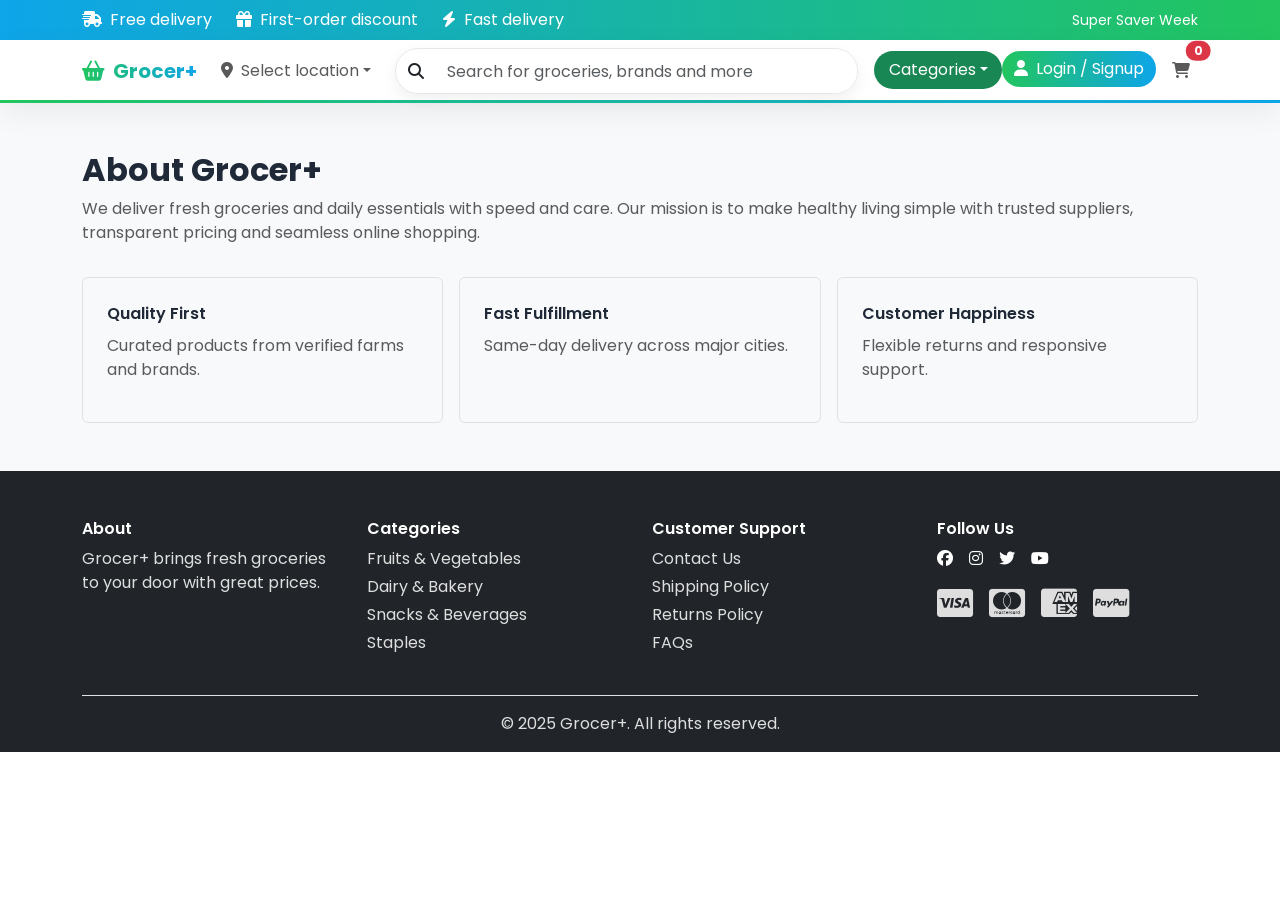
==== about.html @ 568921b1 "new" ====
<!DOCTYPE html>
<html lang="en">
<head>
  <meta charset="UTF-8">
  <meta name="viewport" content="width=device-width, initial-scale=1">
  <title>About Us | Grocer+</title>
  <link href="https://cdn.jsdelivr.net/npm/bootstrap@5.3.2/dist/css/bootstrap.min.css" rel="stylesheet">
  <link rel="stylesheet" href="https://cdnjs.cloudflare.com/ajax/libs/font-awesome/6.5.0/css/all.min.css">
  <link href="https://fonts.googleapis.com/css2?family=Poppins:wght@300;400;500;600;700&display=swap" rel="stylesheet">
  <link rel="stylesheet" href="styles.css">
</head>
<body>
  <div class="announcement-bar text-white">
    <div class="container d-flex justify-content-between align-items-center">
      <div class="d-flex gap-4"><span><i class="fa-solid fa-truck-fast me-2"></i>Free delivery</span><span><i class="fa-solid fa-gift me-2"></i>First-order discount</span><span><i class="fa-solid fa-bolt me-2"></i>Fast delivery</span></div>
      <div class="small">Super Saver Week</div>
    </div>
  </div>

  <nav class="navbar navbar-expand-lg navbar-light bg-white border-bottom sticky-top navbar-styled">
    <div class="container">
      <a class="navbar-brand fw-bold" href="index.html"><i class="fa-solid fa-basket-shopping me-2"></i>Grocer+</a>
      <button class="navbar-toggler" type="button" data-bs-toggle="offcanvas" data-bs-target="#mobileMenu"><span class="navbar-toggler-icon"></span></button>
      <div class="collapse navbar-collapse">
        <ul class="navbar-nav me-3">
          <li class="nav-item dropdown"><a class="nav-link dropdown-toggle" href="#" data-bs-toggle="dropdown"><i class="fa-solid fa-location-dot me-2"></i>Select location</a><ul class="dropdown-menu"><li><a class="dropdown-item" href="#">New York</a></li><li><a class="dropdown-item" href="#">Chicago</a></li><li><a class="dropdown-item" href="#">San Francisco</a></li></ul></li>
        </ul>
        <form class="d-flex flex-grow-1 me-3 search-form"><div class="input-group"><span class="input-group-text bg-transparent border-end-0"><i class="fa-solid fa-magnifying-glass"></i></span><input class="form-control border-start-0" type="search" placeholder="Search for groceries, brands and more"></div></form>
        <ul class="navbar-nav">
          <li class="nav-item dropdown mega"><a class="nav-link dropdown-toggle" href="#" data-bs-toggle="dropdown">Categories</a>
            <div class="dropdown-menu dropdown-menu-end p-4 mega-menu">
              <div class="row g-3">
                <div class="col-6 col-lg-3"><h6 class="fw-semibold">Fruits & Vegetables</h6><a class="dropdown-item" href="category.html?category=Fruits">Fresh Fruits</a><a class="dropdown-item" href="category.html?category=Vegetables">Leafy Greens</a><a class="dropdown-item" href="category.html?category=Organic">Organic</a></div>
                <div class="col-6 col-lg-3"><h6 class="fw-semibold">Dairy & Bakery</h6><a class="dropdown-item" href="category.html?category=Dairy">Milk</a><a class="dropdown-item" href="category.html?category=Bakery">Bread</a><a class="dropdown-item" href="category.html?category=Cheese">Cheese</a></div>
                <div class="col-6 col-lg-3"><h6 class="fw-semibold">Snacks & Beverages</h6><a class="dropdown-item" href="category.html?category=Snacks">Chips</a><a class="dropdown-item" href="category.html?category=Beverages">Juices</a><a class="dropdown-item" href="category.html?category=Tea">Tea & Coffee</a></div>
                <div class="col-6 col-lg-3"><h6 class="fw-semibold">Staples</h6><a class="dropdown-item" href="category.html?category=Staples">Rice</a><a class="dropdown-item" href="category.html?category=Staples">Flour</a><a class="dropdown-item" href="category.html?category=Staples">Pulses</a></div>
              </div>
            </div>
          </li>
          <li class="nav-item me-2"><a class="btn btn-gradient" href="account.html"><i class="fa-solid fa-user me-2"></i>Login / Signup</a></li>
          <li class="nav-item"><a class="nav-link position-relative" href="#" data-bs-toggle="offcanvas" data-bs-target="#cartSidebar"><i class="fa-solid fa-cart-shopping"></i><span id="cartCount" class="position-absolute top-0 start-100 translate-middle badge rounded-pill bg-danger">0</span></a></li>
        </ul>
      </div>
    </div>
  </nav>

  <div class="offcanvas offcanvas-start" tabindex="-1" id="mobileMenu"><div class="offcanvas-header"><h5 class="offcanvas-title">Grocer+</h5><button type="button" class="btn-close" data-bs-dismiss="offcanvas"></button></div><div class="offcanvas-body"><ul class="list-unstyled"><li><a class="d-block py-2" href="index.html">Home</a></li><li><a class="d-block py-2" href="about.html">About Us</a></li><li><a class="d-block py-2" href="contact.html">Contact</a></li><li><a class="d-block py-2" href="category.html">Shop Categories</a></li><li><a class="d-block py-2" href="account.html">Account</a></li></ul></div></div>

  <section class="py-5 bg-light"><div class="container"><h2 class="fw-bold">About Grocer+</h2><p class="text-muted">We deliver fresh groceries and daily essentials with speed and care. Our mission is to make healthy living simple with trusted suppliers, transparent pricing and seamless online shopping.</p><div class="row g-3 mt-3"><div class="col-12 col-lg-4"><div class="p-4 border rounded h-100"><div class="fw-semibold mb-2">Quality First</div><p class="text-muted">Curated products from verified farms and brands.</p></div></div><div class="col-12 col-lg-4"><div class="p-4 border rounded h-100"><div class="fw-semibold mb-2">Fast Fulfillment</div><p class="text-muted">Same-day delivery across major cities.</p></div></div><div class="col-12 col-lg-4"><div class="p-4 border rounded h-100"><div class="fw-semibold mb-2">Customer Happiness</div><p class="text-muted">Flexible returns and responsive support.</p></div></div></div></div></section>

  <footer class="footer bg-dark text-white pt-5">
    <div class="container">
      <div class="row g-4">
        <div class="col-12 col-lg-3"><h6 class="fw-semibold">About</h6><p class="text-muted">Grocer+ brings fresh groceries to your door with great prices.</p></div>
        <div class="col-6 col-lg-3"><h6 class="fw-semibold">Categories</h6><ul class="list-unstyled text-muted"><li><a class="text-muted" href="category.html?category=Fruits">Fruits & Vegetables</a></li><li><a class="text-muted" href="category.html?category=Dairy">Dairy & Bakery</a></li><li><a class="text-muted" href="category.html?category=Snacks">Snacks & Beverages</a></li><li><a class="text-muted" href="category.html?category=Staples">Staples</a></li></ul></div>
        <div class="col-6 col-lg-3"><h6 class="fw-semibold">Customer Support</h6><ul class="list-unstyled text-muted"><li><a class="text-muted" href="contact.html">Contact Us</a></li><li><a class="text-muted" href="#">Shipping Policy</a></li><li><a class="text-muted" href="#">Returns Policy</a></li><li><a class="text-muted" href="#">FAQs</a></li></ul></div>
        <div class="col-12 col-lg-3"><h6 class="fw-semibold">Follow Us</h6><div class="d-flex gap-3 mb-3"><a href="#" class="text-white"><i class="fa-brands fa-facebook"></i></a><a href="#" class="text-white"><i class="fa-brands fa-instagram"></i></a><a href="#" class="text-white"><i class="fa-brands fa-twitter"></i></a><a href="#" class="text-white"><i class="fa-brands fa-youtube"></i></a></div><div class="d-flex align-items-center gap-3 text-muted"><i class="fa-brands fa-cc-visa fa-2x"></i><i class="fa-brands fa-cc-mastercard fa-2x"></i><i class="fa-brands fa-cc-amex fa-2x"></i><i class="fa-brands fa-cc-paypal fa-2x"></i></div></div>
      </div>
      <div class="border-top mt-4 py-3 text-center text-muted">© 2025 Grocer+. All rights reserved.</div>
    </div>
  </footer>
  <div class="offcanvas offcanvas-end" tabindex="-1" id="cartSidebar"><div class="offcanvas-header"><h5 class="offcanvas-title">Your Cart</h5><button type="button" class="btn-close" data-bs-dismiss="offcanvas"></button></div><div class="offcanvas-body"><div id="cartList" class="list-group mb-3"></div><div class="d-flex justify-content-between align-items-center border-top pt-3"><div class="fw-semibold">Total</div><div id="cartTotal" class="fw-bold">$0.00</div></div><a href="checkout.html" class="btn btn-primary w-100 mt-3">Checkout</a></div></div>
  <script src="https://cdn.jsdelivr.net/npm/bootstrap@5.3.2/dist/js/bootstrap.bundle.min.js"></script>
  <script src="script.js"></script>
</body>
</html>
---- styles.css ----
:root{--primary:#198754;--text:#1f2937}
*{box-sizing:border-box}
body{font-family:'Poppins',sans-serif;color:var(--text)}
.announcement-bar{background:linear-gradient(90deg,#0ea5e9,#22c55e);padding:.5rem 0}
@media(max-width:576px){
  .announcement-bar{padding:.4rem 0}
  .announcement-bar .container{flex-direction:column;align-items:flex-start;gap:.25rem}
  .announcement-bar .container>.d-flex{flex-wrap:wrap;gap:.5rem}
  .announcement-bar span,.announcement-bar .small{font-size:.85rem}
}
.navbar-styled{position:relative}
.navbar-styled{box-shadow:0 10px 30px rgba(0,0,0,.06)}
.navbar-styled:after{content:"";position:absolute;left:0;right:0;bottom:-1px;height:3px;background:linear-gradient(90deg,#22c55e,#0ea5e9)}
.navbar .navbar-brand{color:#0f172a;background:linear-gradient(90deg,#22c55e,#0ea5e9);-webkit-background-clip:text;-webkit-text-fill-color:transparent}
.search-form .form-control{height:44px}
.search-form .input-group{border:1px solid #e5e7eb;border-radius:999px;overflow:hidden;box-shadow:0 6px 16px rgba(0,0,0,.06)}
.search-form .form-control{border:none}
.search-form .form-control:focus{box-shadow:none}
.search-form .input-group-text{border:none}
.mega .dropdown-menu{min-width:700px;max-width:calc(100vw - 32px);right:0;left:auto;overflow-x:auto}
.mega .dropdown-menu{box-shadow:0 20px 40px rgba(0,0,0,.10);border:none;border-radius:12px}
.mega>.nav-link.dropdown-toggle{background:var(--primary);color:#fff;border-radius:999px;padding:.45rem .9rem}
.mega>.nav-link.dropdown-toggle:hover{filter:brightness(1.1)}
.mega-menu .dropdown-item{padding:.25rem 0}
.hero .hero-slide{height:520px;background-size:cover;background-position:center;background-color:#0f172a}
.hero .hero-slide .container .text-white{max-width:560px;margin:0 auto;text-align:center}
.section-title{font-weight:600}
.category-card{text-decoration:none;border:1px solid #e5e7eb;transition:transform .2s,box-shadow .2s}
.category-card:hover{transform:translateY(-4px);box-shadow:0 10px 20px rgba(0,0,0,.08)}
.category-card .card-img-top{height:140px;width:100%;object-fit:cover}
.product-card{position:relative;border:1px solid #e5e7eb;transition:transform .2s,box-shadow .2s}
.product-card:hover{transform:translateY(-4px);box-shadow:0 10px 20px rgba(0,0,0,.08)}
.product-card .card-img-top{height:180px;width:100%;object-fit:cover}
.mobile-actions{display:none!important}
img{max-width:100%;display:block}
.btn-gradient{background:linear-gradient(90deg,#22c55e,#0ea5e9);color:#fff;border:none;border-radius:999px}
.btn-gradient:hover{opacity:.92;color:#fff}
.navbar .nav-link.position-relative{border-radius:999px}
#cartCount{animation:pulse 2s infinite}
@keyframes pulse{0%{transform:translate(-50%,-50%) scale(1)}50%{transform:translate(-50%,-50%) scale(1.08)}100%{transform:translate(-50%,-50%) scale(1)}}
.banner{display:flex;align-items:center;justify-content:space-between}
.banner.wide{min-height:120px}
.gradient-1{background:linear-gradient(90deg,#22c55e,#16a34a)}
.gradient-2{background:linear-gradient(90deg,#0ea5e9,#0284c7)}
.gradient-3{background:linear-gradient(90deg,#f59e0b,#d97706)}
.gradient-4{background:linear-gradient(90deg,#a855f7,#7c3aed)}
.gradient-5{background:linear-gradient(90deg,#ef4444,#dc2626)}
.brand-logo{height:60px;object-fit:contain}
.icon-box .icon{font-size:28px;color:var(--primary)}
.footer a{text-decoration:none}
.footer .list-unstyled li{margin:.25rem 0}
.newsletter input{height:48px}
footer.footer{position:relative;z-index:1}
.footer .text-muted{color:rgba(255,255,255,.85)!important}
.footer a.text-muted{color:rgba(255,255,255,.85)!important}
.footer a.text-muted:hover{color:#ffffff!important}
@media(max-width:992px){.mega .dropdown-menu{min-width:unset;width:100%}}
@media(max-width:768px){
  .hero .hero-slide{height:380px}
  .product-card .card-img-top{height:160px}
  .category-card .card-img-top{height:120px}
  .brand-logo{height:48px}
}
@media(max-width:576px){
  .hero .hero-slide{height:300px}
  .hero h1{font-size:1.5rem}
  .hero .lead{font-size:.95rem}
  .search-form .input-group{border-radius:14px}
}
.product-card .card-body .d-flex{flex-wrap:wrap}
@media(max-width:576px){
  .product-card .card-body .d-flex{flex-direction:column;gap:.5rem}
  .product-card .card-body .d-flex .btn{width:100%}
}
.announcement-bar{display:block}
@media(max-width:576px){.announcement-bar{display:none!important}}
.offcanvas-end#cartSidebar{--bs-offcanvas-width:360px}
@media(max-width:576px){.offcanvas-end#cartSidebar{--bs-offcanvas-width:100vw}}
#brandsCarousel .carousel-item .d-flex{flex-wrap:wrap}
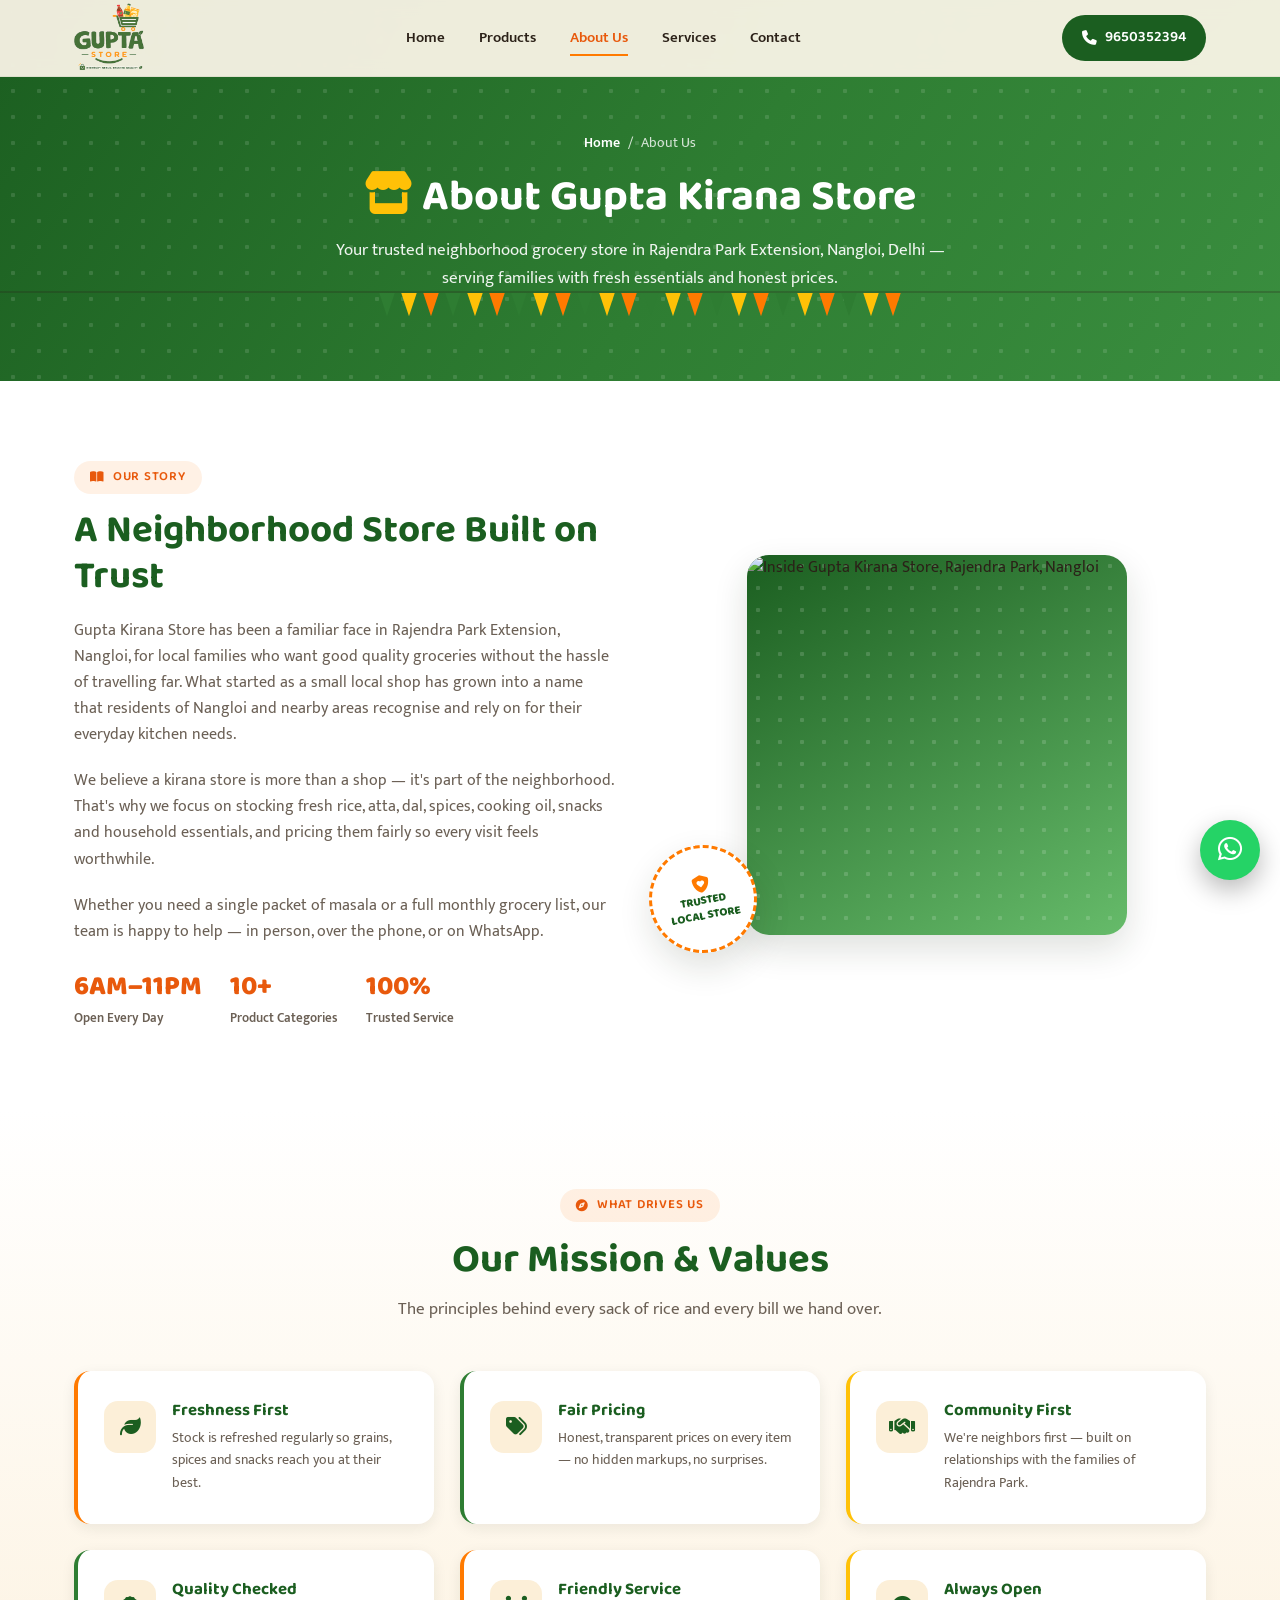
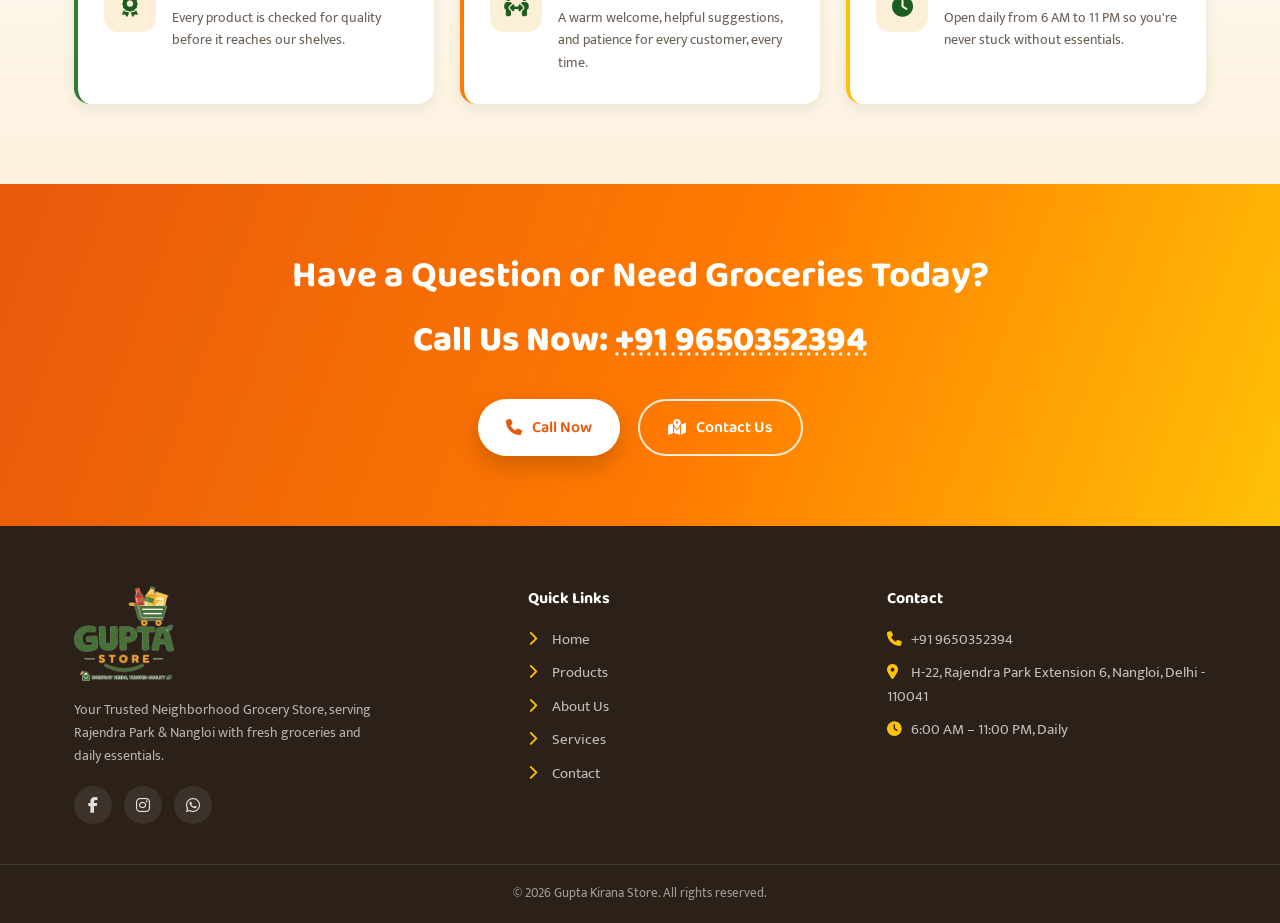
==== commit f695aa6e: "new" ====
--- a/about.html
+++ b/about.html
@@ -1,66 +1,528 @@
 <!DOCTYPE html>
 <html lang="en">
 <head>
-  <meta charset="UTF-8">
-  <meta name="viewport" content="width=device-width, initial-scale=1">
-  <title>About Us | Grocer+</title>
-  <link href="https://cdn.jsdelivr.net/npm/bootstrap@5.3.2/dist/css/bootstrap.min.css" rel="stylesheet">
-  <link rel="stylesheet" href="https://cdnjs.cloudflare.com/ajax/libs/font-awesome/6.5.0/css/all.min.css">
-  <link href="https://fonts.googleapis.com/css2?family=Poppins:wght@300;400;500;600;700&display=swap" rel="stylesheet">
-  <link rel="stylesheet" href="styles.css">
+<meta charset="UTF-8">
+<meta name="viewport" content="width=device-width, initial-scale=1.0">
+<title>About Us | Gupta Kirana Store – Grocery Shop in Rajendra Park, Nangloi</title>
+<meta name="description" content="Learn about Gupta Kirana Store — a trusted neighborhood grocery shop in Rajendra Park Extension, Nangloi, Delhi, serving families with fresh groceries and daily essentials since years. Call +91 9650352394.">
+<meta name="keywords" content="about gupta kirana store, kirana store nangloi, grocery shop rajendra park, local grocery store delhi 110041, neighborhood store nangloi">
+<meta name="robots" content="index, follow">
+<link rel="canonical" href="https://guptastore.co.in/about.html">
+
+<meta property="og:type" content="business.business">
+<meta property="og:title" content="About Gupta Kirana Store | Trusted Neighborhood Grocery Store">
+<meta property="og:description" content="Get to know Gupta Kirana Store — serving Rajendra Park and Nangloi, Delhi with fresh groceries, fair prices and friendly service.">
+<meta property="og:locale" content="en_IN">
+<meta property="og:url" content="https://guptastore.co.in/about.html">
+
+<link rel="icon" href="img/favicon.png" type="image/svg+xml">
+
+<link rel="preconnect" href="https://fonts.googleapis.com">
+<link rel="preconnect" href="https://fonts.gstatic.com" crossorigin>
+<link href="https://fonts.googleapis.com/css2?family=Baloo+2:wght@500;600;700;800&family=Mukta:wght@400;500;600;700&display=swap" rel="stylesheet">
+<link rel="stylesheet" href="https://cdnjs.cloudflare.com/ajax/libs/font-awesome/6.5.1/css/all.min.css">
+
+<!-- Google tag (gtag.js) -->
+<script async src="https://www.googletagmanager.com/gtag/js?id=G-0866FQD94V"></script>
+<script>
+  window.dataLayer = window.dataLayer || [];
+  function gtag(){dataLayer.push(arguments);}
+  gtag('js', new Date());
+  gtag('config', 'G-0866FQD94V');
+</script>
+<!-- Google Tag Manager -->
+<script>(function(w,d,s,l,i){w[l]=w[l]||[];w[l].push({'gtm.start':
+new Date().getTime(),event:'gtm.js'});var f=d.getElementsByTagName(s)[0],
+j=d.createElement(s),dl=l!='dataLayer'?'&l='+l:'';j.async=true;j.src=
+'https://www.googletagmanager.com/gtm.js?id='+i+dl;f.parentNode.insertBefore(j,f);
+})(window,document,'script','dataLayer','GTM-5SKJ4K7N');</script>
+<!-- End Google Tag Manager -->
+
+<script type="application/ld+json">
+{
+  "@context": "https://schema.org",
+  "@type": "AboutPage",
+  "url": "https://guptastore.co.in/about.html",
+  "mainEntity": {
+    "@type": "GroceryStore",
+    "name": "Gupta Kirana Store",
+    "telephone": "+91-9650352394",
+    "address": {
+      "@type": "PostalAddress",
+      "streetAddress": "H-22, Rajendra Park Extension 6",
+      "addressLocality": "Nangloi",
+      "addressRegion": "Delhi",
+      "postalCode": "110041",
+      "addressCountry": "IN"
+    }
+  }
+}
+</script>
+<script type="application/ld+json">
+{
+  "@context": "https://schema.org",
+  "@type": "BreadcrumbList",
+  "itemListElement": [
+    {"@type":"ListItem","position":1,"name":"Home","item":"https://guptastore.co.in/"},
+    {"@type":"ListItem","position":2,"name":"About Us","item":"https://guptastore.co.in/about.html"}
+  ]
+}
+</script>
+
+<style>
+/* ============ TOKENS ============ */
+:root{
+  --green-deep:#1B5E20;
+  --green:#2E7D32;
+  --green-light:#66BB6A;
+  --orange:#FF7A00;
+  --orange-dark:#E8590C;
+  --yellow:#FFC107;
+  --yellow-light:#FFE082;
+  --cream:#FFF8EC;
+  --cream-dark:#FCEFD8;
+  --charcoal:#2B2118;
+  --white:#FFFFFF;
+  --muted:#6b6055;
+  --shadow-sm: 0 4px 14px rgba(27,40,20,0.08);
+  --shadow-md: 0 14px 34px rgba(27,40,20,0.14);
+  --radius-lg: 22px;
+  --radius-md: 16px;
+  --ff-display:'Baloo 2', sans-serif;
+  --ff-body:'Mukta', sans-serif;
+  --header-h: 76px;
+}
+
+*{ box-sizing:border-box; margin:0; padding:0; }
+html{ scroll-behavior:smooth; scroll-padding-top: calc(var(--header-h) + 10px); }
+body{
+  font-family: var(--ff-body);
+  color: var(--charcoal);
+  background: var(--cream);
+  line-height: 1.6;
+  overflow-x:hidden;
+}
+img{ max-width:100%; display:block; }
+a{ text-decoration:none; color:inherit; }
+ul{ list-style:none; }
+button{ font-family:inherit; cursor:pointer; border:none; background:none; }
+.container{ width:100%; max-width:1180px; margin:0 auto; padding:0 24px; }
+h1,h2,h3,h4{ font-family: var(--ff-display); color: var(--green-deep); line-height:1.2; }
+section{ position:relative; }
+
+.eyebrow{
+  display:inline-flex; align-items:center; gap:8px;
+  font-family:var(--ff-display); font-weight:600; font-size:0.8rem;
+  letter-spacing:0.06em; text-transform:uppercase;
+  color: var(--orange-dark);
+  background: rgba(255,122,0,0.1);
+  padding:6px 16px; border-radius:30px; margin-bottom:14px;
+}
+.eyebrow i{ font-size:0.75rem; }
+
+.section-head{ text-align:center; max-width:640px; margin:0 auto 48px; }
+.section-head h2{ font-size: clamp(1.8rem, 4vw, 2.5rem); margin-bottom:12px; font-weight:700;}
+.section-head p{ color: var(--muted); font-size:1.05rem; }
+
+.reveal{ opacity:0; transform: translateY(28px); transition: opacity .7s ease, transform .7s ease; }
+.reveal.visible{ opacity:1; transform:translateY(0); }
+@media (prefers-reduced-motion: reduce){
+  .reveal{ opacity:1; transform:none; transition:none; }
+  *{ animation:none !important; }
+}
+
+.btn{
+  display:inline-flex; align-items:center; justify-content:center; gap:10px;
+  font-family:var(--ff-display); font-weight:600; font-size:1rem;
+  padding:14px 28px; border-radius:50px; white-space:nowrap;
+  transition: transform .25s ease, box-shadow .25s ease, background .25s ease;
+}
+.btn i{ font-size:1rem; }
+.btn-primary{ background: var(--orange); color:var(--white); box-shadow: 0 10px 24px rgba(255,122,0,0.35); }
+.btn-primary:hover{ background: var(--orange-dark); transform: translateY(-3px); box-shadow: 0 14px 28px rgba(232,89,12,0.4); }
+.btn-outline{ background: transparent; color: var(--white); border:2px solid rgba(255,255,255,0.85); }
+.btn-outline:hover{ background: rgba(255,255,255,0.15); transform: translateY(-3px); }
+.btn-dark-outline{ background: transparent; color: var(--green-deep); border:2px solid var(--green-deep); }
+.btn-dark-outline:hover{ background: var(--green-deep); color:var(--white); transform: translateY(-3px); }
+.btn-white{ background: var(--white); color: var(--orange-dark); box-shadow: 0 10px 24px rgba(0,0,0,0.18); }
+.btn-white:hover{ transform: translateY(-3px); box-shadow: 0 14px 28px rgba(0,0,0,0.22); }
+.btn-block{ width:100%; }
+
+@keyframes pulseRing{
+  0%{ box-shadow: 0 0 0 0 rgba(255,122,0,0.5); }
+  70%{ box-shadow: 0 0 0 12px rgba(255,122,0,0); }
+  100%{ box-shadow: 0 0 0 0 rgba(255,122,0,0); }
+}
+.pulse{ animation: pulseRing 2.2s infinite; }
+
+.toran{
+  display:flex; align-items:flex-start; justify-content:center;
+  width:100%; overflow:hidden; height:34px; border-top:2px solid rgba(43,33,24,0.25);
+  gap:6px; padding-top:0;
+}
+.toran span{
+  width:16px; height:24px; flex:0 0 auto; margin-top:-1px;
+  clip-path: polygon(0 0, 100% 0, 50% 100%);
+}
+.toran span:nth-child(3n+1){ background: var(--green); }
+.toran span:nth-child(3n+2){ background: var(--yellow); }
+.toran span:nth-child(3n){ background: var(--orange); }
+
+.whatsapp-float{
+  position:fixed; right:20px; bottom:20px; z-index:999;
+  width:60px; height:60px; border-radius:50%;
+  background:#25D366; color:#fff; display:flex; align-items:center; justify-content:center;
+  font-size:1.7rem; box-shadow: 0 10px 26px rgba(0,0,0,0.28);
+  animation: pulseRing 2.4s infinite;
+}
+.whatsapp-float:hover{ transform: scale(1.08); }
+
+.site-header{
+  position:fixed; top:0; left:0; right:0; z-index:900;
+  background: rgba(255,248,236,0.92); backdrop-filter: blur(8px);
+  border-bottom:1px solid rgba(27,94,32,0.08);
+  transition: box-shadow .3s ease, padding .3s ease;
+}
+.site-header.scrolled{ box-shadow: var(--shadow-sm); }
+.header-inner{
+  display:flex; align-items:center; justify-content:space-between;
+  height: var(--header-h);
+}
+.logo img { width: 70px; display: block; }
+
+.nav-links{ display:flex; align-items:center; gap:34px; }
+.nav-links a{
+  font-weight:600; font-size:0.95rem; color: var(--charcoal); position:relative; padding:6px 0;
+}
+.nav-links a::after{
+  content:''; position:absolute; left:0; bottom:0; width:0; height:2px; background: var(--orange);
+  transition: width .25s ease;
+}
+.nav-links a:hover::after, .nav-links a.active::after{ width:100%; }
+.nav-links a.active{ color: var(--orange-dark); }
+
+.header-actions{ display:flex; align-items:center; gap:14px; }
+.call-now-header{
+  display:flex; align-items:center; gap:8px;
+  background: var(--green-deep); color:var(--white); font-family:var(--ff-display); font-weight:600;
+  padding:11px 20px; border-radius:50px; font-size:0.92rem;
+}
+.call-now-header:hover{ background: var(--green); }
+.hamburger{ display:none; flex-direction:column; gap:5px; width:30px; }
+.hamburger span{ height:3px; background:var(--green-deep); border-radius:3px; transition:.3s; }
+
+@media (max-width: 900px){
+  .nav-links{
+    position:fixed; top: var(--header-h); left:0; right:0; bottom:0;
+    background: var(--cream); flex-direction:column; justify-content:flex-start; align-items:flex-start;
+    padding: 30px 30px; gap:22px; transform: translateX(100%); transition: transform .35s ease; height: 100vh;
+  }
+  .nav-links.open{ transform: translateX(0); }
+  .nav-links a{ font-size:1.15rem; }
+  .hamburger{ display:flex; }
+  .call-now-header span{ display:none; }
+  .call-now-header{ padding:11px 14px; }
+}
+
+/* ============ PAGE HERO (inner pages) ============ */
+.page-hero{
+  padding-top: calc(var(--header-h) + 56px); padding-bottom:56px;
+  background: linear-gradient(125deg, var(--green-deep) 0%, var(--green) 55%, #3a8e3f 100%);
+  color:#fff; overflow:hidden; position:relative; text-align:center;
+}
+.page-hero::before{
+  content:''; position:absolute; inset:0; opacity:0.12; pointer-events:none;
+  background-image: radial-gradient(circle, #fff 2px, transparent 2.5px);
+  background-size: 26px 26px;
+}
+.page-hero .inner{ position:relative; z-index:2; max-width:680px; margin:0 auto; }
+.page-hero h1{ color:#fff; font-size: clamp(1.9rem, 4.4vw, 2.7rem); margin-bottom:12px; }
+.page-hero p{ color: rgba(255,255,255,0.92); font-size:1.08rem; }
+.breadcrumb{ display:flex; justify-content:center; gap:8px; font-size:0.9rem; color: rgba(255,255,255,0.8); margin-bottom:16px; }
+.breadcrumb a{ color:#fff; font-weight:600; }
+.breadcrumb a:hover{ text-decoration:underline; }
+
+/* ============ ABOUT CONTENT ============ */
+.about-section{ padding:80px 0; background: var(--white); }
+.about-grid{ display:grid; grid-template-columns: 1fr 1fr; gap:54px; align-items:center; }
+.about-text .eyebrow{ margin-bottom:14px; }
+.about-text h2{ font-size: clamp(1.8rem, 4vw, 2.4rem); margin-bottom:18px; }
+.about-text p{ color: var(--muted); margin-bottom:20px; font-size:1.02rem; }
+.about-stats{ display:flex; gap:28px; flex-wrap:wrap; margin-top:10px; }
+.stat .num{ font-family:var(--ff-display); font-size:1.7rem; color: var(--orange-dark); font-weight:800; }
+.stat .label{ font-size:0.82rem; color: var(--muted); font-weight:600; }
+
+.about-visual{ position:relative; display:flex; justify-content:center; }
+.about-panel{
+  width:100%; max-width:380px; aspect-ratio: 1/1; border-radius: var(--radius-lg);
+  background: linear-gradient(150deg, var(--green-deep), var(--green-light));
+  display:flex; align-items:center; justify-content:center; box-shadow: var(--shadow-md); position:relative; overflow:hidden;
+}
+.about-panel::after{
+  content:''; position:absolute; inset:0; opacity:0.15;
+  background-image: radial-gradient(circle, #fff 2px, transparent 2.5px); background-size: 22px 22px;
+}
+.about-panel img{ width:100%; height:100%; object-fit:cover; position:relative; z-index:1; }
+.stamp{
+  position:absolute; bottom:-18px; left:-18px; width:108px; height:108px; border-radius:50%;
+  background:#fff; border:3px dashed var(--orange); display:flex; flex-direction:column; align-items:center; justify-content:center;
+  text-align:center; box-shadow: var(--shadow-md); transform: rotate(-10deg);
+}
+.stamp span{ font-family: var(--ff-display); font-weight:800; font-size:0.72rem; color: var(--green-deep); line-height:1.25; }
+.stamp i{ color: var(--orange); font-size:1.1rem; margin-bottom:2px; }
+
+@media (max-width:900px){
+  .about-grid{ grid-template-columns:1fr; text-align:center; }
+  .about-stats{ justify-content:center; }
+  .about-visual{ margin-top:30px; }
+  .stamp{ left:50%; transform: translateX(-50%) rotate(-10deg); bottom:-20px; }
+}
+
+/* ============ VALUES / MISSION ============ */
+.why-section{ padding:80px 0; background: linear-gradient(180deg, #fff, var(--cream-dark) 120%); }
+.why-grid{ display:grid; grid-template-columns: repeat(3, 1fr); gap:26px; }
+.why-card{
+  background:#fff; border-radius: var(--radius-md); padding:30px 26px; box-shadow: var(--shadow-sm);
+  display:flex; gap:16px; align-items:flex-start; transition: transform .3s ease, box-shadow .3s ease;
+  border-left:4px solid var(--orange);
+}
+.why-card:nth-child(2n){ border-left-color: var(--green); }
+.why-card:nth-child(3n){ border-left-color: var(--yellow); }
+.why-card:hover{ transform: translateY(-6px); box-shadow: var(--shadow-md); }
+.why-icon{
+  flex:0 0 auto; width:52px; height:52px; border-radius:14px; display:flex; align-items:center; justify-content:center;
+  background: var(--cream-dark); color: var(--green-deep); font-size:1.3rem;
+}
+.why-card h4{ font-size:1.05rem; margin-bottom:6px; }
+.why-card p{ font-size:0.88rem; color: var(--muted); }
+@media (max-width:900px){ .why-grid{ grid-template-columns: repeat(2,1fr); } }
+@media (max-width:560px){ .why-grid{ grid-template-columns: 1fr; } }
+
+/* ============ CTA ============ */
+.cta-section{
+  padding:70px 0; text-align:center; color:#fff;
+  background: linear-gradient(110deg, var(--orange-dark), var(--orange) 55%, var(--yellow));
+  position:relative; overflow:hidden;
+}
+.cta-section h2{ color:#fff; font-size: clamp(1.7rem, 4vw, 2.3rem); margin-bottom:10px; }
+.cta-section p.phone-line{ font-size: clamp(1.6rem, 4vw, 2.2rem); font-family:var(--ff-display); font-weight:800; margin:14px 0 30px; }
+.cta-section p.phone-line a{ text-decoration: underline; text-decoration-style: dotted; }
+.cta-btns{ display:flex; justify-content:center; gap:18px; flex-wrap:wrap; }
+
+/* ============ FOOTER ============ */
+.site-footer{ background: var(--charcoal); color: rgba(255,255,255,0.85); padding:60px 0 0; }
+.footer-grid{ display:grid; grid-template-columns: 1.3fr 1fr 1fr; gap:40px; padding-bottom:40px; }
+.footer-logo{ display:flex; align-items:center; gap:10px; margin-bottom:14px; }
+.footer-logo .name{ font-family: var(--ff-display); font-weight:700; color:#fff; font-size:1.15rem; }
+.site-footer p{ font-size:0.9rem; color: rgba(255,255,255,0.65); max-width:300px; }
+.footer-col h5{ color:#fff; font-family:var(--ff-display); font-size:1rem; margin-bottom:16px; }
+.footer-col ul li{ margin-bottom:10px; font-size:0.92rem; color: rgba(255,255,255,0.7); }
+.footer-col ul li a:hover{ color: var(--yellow); }
+.footer-col ul li i{ color: var(--yellow); margin-right:8px; width:16px; }
+.social-icons{ display:flex; gap:12px; margin-top:18px; }
+.social-icons a{
+  width:38px; height:38px; border-radius:50%; background: rgba(255,255,255,0.08);
+  display:flex; align-items:center; justify-content:center; transition: background .25s ease, transform .25s ease;
+}
+.social-icons a:hover{ background: var(--orange); transform: translateY(-3px); }
+.footer-bottom{
+  border-top:1px solid rgba(255,255,255,0.1); padding:18px 0; text-align:center; font-size:0.84rem; color: rgba(255,255,255,0.55);
+}
+@media (max-width:800px){ .footer-grid{ grid-template-columns:1fr; gap:30px; } }
+</style>
 </head>
 <body>
-  <div class="announcement-bar text-white">
-    <div class="container d-flex justify-content-between align-items-center">
-      <div class="d-flex gap-4"><span><i class="fa-solid fa-truck-fast me-2"></i>Free delivery</span><span><i class="fa-solid fa-gift me-2"></i>First-order discount</span><span><i class="fa-solid fa-bolt me-2"></i>Fast delivery</span></div>
-      <div class="small">Super Saver Week</div>
-    </div>
-  </div>
-
-  <nav class="navbar navbar-expand-lg navbar-light bg-white border-bottom sticky-top navbar-styled">
-    <div class="container">
-      <a class="navbar-brand fw-bold" href="index.html"><i class="fa-solid fa-basket-shopping me-2"></i>Grocer+</a>
-      <button class="navbar-toggler" type="button" data-bs-toggle="offcanvas" data-bs-target="#mobileMenu"><span class="navbar-toggler-icon"></span></button>
-      <div class="collapse navbar-collapse">
-        <ul class="navbar-nav me-3">
-          <li class="nav-item dropdown"><a class="nav-link dropdown-toggle" href="#" data-bs-toggle="dropdown"><i class="fa-solid fa-location-dot me-2"></i>Select location</a><ul class="dropdown-menu"><li><a class="dropdown-item" href="#">New York</a></li><li><a class="dropdown-item" href="#">Chicago</a></li><li><a class="dropdown-item" href="#">San Francisco</a></li></ul></li>
-        </ul>
-        <form class="d-flex flex-grow-1 me-3 search-form"><div class="input-group"><span class="input-group-text bg-transparent border-end-0"><i class="fa-solid fa-magnifying-glass"></i></span><input class="form-control border-start-0" type="search" placeholder="Search for groceries, brands and more"></div></form>
-        <ul class="navbar-nav">
-          <li class="nav-item dropdown mega"><a class="nav-link dropdown-toggle" href="#" data-bs-toggle="dropdown">Categories</a>
-            <div class="dropdown-menu dropdown-menu-end p-4 mega-menu">
-              <div class="row g-3">
-                <div class="col-6 col-lg-3"><h6 class="fw-semibold">Fruits & Vegetables</h6><a class="dropdown-item" href="category.html?category=Fruits">Fresh Fruits</a><a class="dropdown-item" href="category.html?category=Vegetables">Leafy Greens</a><a class="dropdown-item" href="category.html?category=Organic">Organic</a></div>
-                <div class="col-6 col-lg-3"><h6 class="fw-semibold">Dairy & Bakery</h6><a class="dropdown-item" href="category.html?category=Dairy">Milk</a><a class="dropdown-item" href="category.html?category=Bakery">Bread</a><a class="dropdown-item" href="category.html?category=Cheese">Cheese</a></div>
-                <div class="col-6 col-lg-3"><h6 class="fw-semibold">Snacks & Beverages</h6><a class="dropdown-item" href="category.html?category=Snacks">Chips</a><a class="dropdown-item" href="category.html?category=Beverages">Juices</a><a class="dropdown-item" href="category.html?category=Tea">Tea & Coffee</a></div>
-                <div class="col-6 col-lg-3"><h6 class="fw-semibold">Staples</h6><a class="dropdown-item" href="category.html?category=Staples">Rice</a><a class="dropdown-item" href="category.html?category=Staples">Flour</a><a class="dropdown-item" href="category.html?category=Staples">Pulses</a></div>
-              </div>
-            </div>
-          </li>
-          <li class="nav-item me-2"><a class="btn btn-gradient" href="account.html"><i class="fa-solid fa-user me-2"></i>Login / Signup</a></li>
-          <li class="nav-item"><a class="nav-link position-relative" href="#" data-bs-toggle="offcanvas" data-bs-target="#cartSidebar"><i class="fa-solid fa-cart-shopping"></i><span id="cartCount" class="position-absolute top-0 start-100 translate-middle badge rounded-pill bg-danger">0</span></a></li>
-        </ul>
-      </div>
-    </div>
-  </nav>
-
-  <div class="offcanvas offcanvas-start" tabindex="-1" id="mobileMenu"><div class="offcanvas-header"><h5 class="offcanvas-title">Grocer+</h5><button type="button" class="btn-close" data-bs-dismiss="offcanvas"></button></div><div class="offcanvas-body"><ul class="list-unstyled"><li><a class="d-block py-2" href="index.html">Home</a></li><li><a class="d-block py-2" href="about.html">About Us</a></li><li><a class="d-block py-2" href="contact.html">Contact</a></li><li><a class="d-block py-2" href="category.html">Shop Categories</a></li><li><a class="d-block py-2" href="account.html">Account</a></li></ul></div></div>
-
-  <section class="py-5 bg-light"><div class="container"><h2 class="fw-bold">About Grocer+</h2><p class="text-muted">We deliver fresh groceries and daily essentials with speed and care. Our mission is to make healthy living simple with trusted suppliers, transparent pricing and seamless online shopping.</p><div class="row g-3 mt-3"><div class="col-12 col-lg-4"><div class="p-4 border rounded h-100"><div class="fw-semibold mb-2">Quality First</div><p class="text-muted">Curated products from verified farms and brands.</p></div></div><div class="col-12 col-lg-4"><div class="p-4 border rounded h-100"><div class="fw-semibold mb-2">Fast Fulfillment</div><p class="text-muted">Same-day delivery across major cities.</p></div></div><div class="col-12 col-lg-4"><div class="p-4 border rounded h-100"><div class="fw-semibold mb-2">Customer Happiness</div><p class="text-muted">Flexible returns and responsive support.</p></div></div></div></div></section>
-
-  <footer class="footer bg-dark text-white pt-5">
-    <div class="container">
-      <div class="row g-4">
-        <div class="col-12 col-lg-3"><h6 class="fw-semibold">About</h6><p class="text-muted">Grocer+ brings fresh groceries to your door with great prices.</p></div>
-        <div class="col-6 col-lg-3"><h6 class="fw-semibold">Categories</h6><ul class="list-unstyled text-muted"><li><a class="text-muted" href="category.html?category=Fruits">Fruits & Vegetables</a></li><li><a class="text-muted" href="category.html?category=Dairy">Dairy & Bakery</a></li><li><a class="text-muted" href="category.html?category=Snacks">Snacks & Beverages</a></li><li><a class="text-muted" href="category.html?category=Staples">Staples</a></li></ul></div>
-        <div class="col-6 col-lg-3"><h6 class="fw-semibold">Customer Support</h6><ul class="list-unstyled text-muted"><li><a class="text-muted" href="contact.html">Contact Us</a></li><li><a class="text-muted" href="#">Shipping Policy</a></li><li><a class="text-muted" href="#">Returns Policy</a></li><li><a class="text-muted" href="#">FAQs</a></li></ul></div>
-        <div class="col-12 col-lg-3"><h6 class="fw-semibold">Follow Us</h6><div class="d-flex gap-3 mb-3"><a href="#" class="text-white"><i class="fa-brands fa-facebook"></i></a><a href="#" class="text-white"><i class="fa-brands fa-instagram"></i></a><a href="#" class="text-white"><i class="fa-brands fa-twitter"></i></a><a href="#" class="text-white"><i class="fa-brands fa-youtube"></i></a></div><div class="d-flex align-items-center gap-3 text-muted"><i class="fa-brands fa-cc-visa fa-2x"></i><i class="fa-brands fa-cc-mastercard fa-2x"></i><i class="fa-brands fa-cc-amex fa-2x"></i><i class="fa-brands fa-cc-paypal fa-2x"></i></div></div>
-      </div>
-      <div class="border-top mt-4 py-3 text-center text-muted">© 2025 Grocer+. All rights reserved.</div>
-    </div>
-  </footer>
-  <div class="offcanvas offcanvas-end" tabindex="-1" id="cartSidebar"><div class="offcanvas-header"><h5 class="offcanvas-title">Your Cart</h5><button type="button" class="btn-close" data-bs-dismiss="offcanvas"></button></div><div class="offcanvas-body"><div id="cartList" class="list-group mb-3"></div><div class="d-flex justify-content-between align-items-center border-top pt-3"><div class="fw-semibold">Total</div><div id="cartTotal" class="fw-bold">$0.00</div></div><a href="checkout.html" class="btn btn-primary w-100 mt-3">Checkout</a></div></div>
-  <script src="https://cdn.jsdelivr.net/npm/bootstrap@5.3.2/dist/js/bootstrap.bundle.min.js"></script>
-  <script src="script.js"></script>
+<!-- Google Tag Manager (noscript) -->
+<noscript><iframe src="https://www.googletagmanager.com/ns.html?id=GTM-5SKJ4K7N"
+height="0" width="0" style="display:none;visibility:hidden"></iframe></noscript>
+<!-- End Google Tag Manager (noscript) -->
+
+<a class="whatsapp-float" href="https://wa.me/919650352394?text=Hi%2C%20I%20want%20to%20know%20more%20about%20Gupta%20Kirana%20Store" target="_blank" aria-label="Chat on WhatsApp">
+  <i class="fa-brands fa-whatsapp"></i>
+</a>
+
+<!-- ===================== HEADER ===================== -->
+<header class="site-header" id="siteHeader">
+  <div class="container header-inner">
+    <a href="index.html" class="logo">
+      <img src="img/logo-main-web.png" alt="Gupta Kirana Store Logo">
+    </a>
+
+    <nav class="nav-links" id="navLinks">
+      <a href="index.html">Home</a>
+      <a href="index.html#products">Products</a>
+      <a href="about.html" class="active">About Us</a>
+      <a href="services.html">Services</a>
+      <a href="contact.html">Contact</a>
+    </nav>
+
+    <div class="header-actions">
+      <a href="tel:+919650352394" class="call-now-header pulse">
+        <i class="fa-solid fa-phone"></i><span>9650352394</span>
+      </a>
+      <button class="hamburger" id="hamburger" aria-label="Toggle menu">
+        <span></span><span></span><span></span>
+      </button>
+    </div>
+  </div>
+</header>
+
+<!-- ===================== PAGE HERO ===================== -->
+<section class="page-hero">
+  <div class="container inner reveal">
+    <div class="breadcrumb"><a href="index.html">Home</a><span>/</span><span>About Us</span></div>
+    <h1><i class="fa-solid fa-store" style="color:#FFC107;"></i> About Gupta Kirana Store</h1>
+    <p>Your trusted neighborhood grocery store in Rajendra Park Extension, Nangloi, Delhi — serving families with fresh essentials and honest prices.</p>
+  </div>
+  <div class="toran" aria-hidden="true">
+    <span></span><span></span><span></span><span></span><span></span><span></span><span></span><span></span>
+    <span></span><span></span><span></span><span></span><span></span><span></span><span></span><span></span>
+    <span></span><span></span><span></span><span></span><span></span><span></span><span></span><span></span>
+  </div>
+</section>
+
+<!-- ===================== OUR STORY ===================== -->
+<section class="about-section" id="story">
+  <div class="container about-grid">
+    <div class="about-text reveal">
+      <span class="eyebrow"><i class="fa-solid fa-book-open"></i> Our Story</span>
+      <h2>A Neighborhood Store Built on Trust</h2>
+      <p>Gupta Kirana Store has been a familiar face in Rajendra Park Extension, Nangloi, for local families who want good quality groceries without the hassle of travelling far. What started as a small local shop has grown into a name that residents of Nangloi and nearby areas recognise and rely on for their everyday kitchen needs.</p>
+      <p>We believe a kirana store is more than a shop — it's part of the neighborhood. That's why we focus on stocking fresh rice, atta, dal, spices, cooking oil, snacks and household essentials, and pricing them fairly so every visit feels worthwhile.</p>
+      <p>Whether you need a single packet of masala or a full monthly grocery list, our team is happy to help — in person, over the phone, or on WhatsApp.</p>
+      <div class="about-stats">
+        <div class="stat"><div class="num">6AM–11PM</div><div class="label">Open Every Day</div></div>
+        <div class="stat"><div class="num">10+</div><div class="label">Product Categories</div></div>
+        <div class="stat"><div class="num">100%</div><div class="label">Trusted Service</div></div>
+      </div>
+    </div>
+    <div class="about-visual reveal">
+      <div class="about-panel">
+        <img src="https://lh3.googleusercontent.com/gps-cs-s/APNQkAFTzuDtCEnvSiKEnmQPAQoDCP_wRRGMFJrgznGTOQA8Lw9HtG9SEQNrKB8cMudiatFAMveKA-gBZRFTegEmtiB9p_NmWt_Ai9eXinVEN9iKBtVyJ1ZZZfEa2mPMB9myXFS38fOfxC44oMk=s1360-w1360-h1020-rw" alt="Inside Gupta Kirana Store, Rajendra Park, Nangloi">
+      </div>
+      <div class="stamp"><i class="fa-solid fa-shield-heart"></i><span>TRUSTED<br>LOCAL STORE</span></div>
+    </div>
+  </div>
+</section>
+
+<!-- ===================== MISSION & VALUES ===================== -->
+<section class="why-section" id="values">
+  <div class="container">
+    <div class="section-head reveal">
+      <span class="eyebrow"><i class="fa-solid fa-compass"></i> What Drives Us</span>
+      <h2>Our Mission &amp; Values</h2>
+      <p>The principles behind every sack of rice and every bill we hand over.</p>
+    </div>
+
+    <div class="why-grid">
+      <div class="why-card reveal">
+        <span class="why-icon"><i class="fa-solid fa-leaf"></i></span>
+        <div><h4>Freshness First</h4><p>Stock is refreshed regularly so grains, spices and snacks reach you at their best.</p></div>
+      </div>
+      <div class="why-card reveal">
+        <span class="why-icon"><i class="fa-solid fa-tags"></i></span>
+        <div><h4>Fair Pricing</h4><p>Honest, transparent prices on every item — no hidden markups, no surprises.</p></div>
+      </div>
+      <div class="why-card reveal">
+        <span class="why-icon"><i class="fa-solid fa-handshake"></i></span>
+        <div><h4>Community First</h4><p>We're neighbors first — built on relationships with the families of Rajendra Park.</p></div>
+      </div>
+      <div class="why-card reveal">
+        <span class="why-icon"><i class="fa-solid fa-award"></i></span>
+        <div><h4>Quality Checked</h4><p>Every product is checked for quality before it reaches our shelves.</p></div>
+      </div>
+      <div class="why-card reveal">
+        <span class="why-icon"><i class="fa-solid fa-people-arrows"></i></span>
+        <div><h4>Friendly Service</h4><p>A warm welcome, helpful suggestions, and patience for every customer, every time.</p></div>
+      </div>
+      <div class="why-card reveal">
+        <span class="why-icon"><i class="fa-solid fa-clock"></i></span>
+        <div><h4>Always Open</h4><p>Open daily from 6 AM to 11 PM so you're never stuck without essentials.</p></div>
+      </div>
+    </div>
+  </div>
+</section>
+
+<!-- ===================== CTA ===================== -->
+<section class="cta-section">
+  <div class="container reveal">
+    <h2>Have a Question or Need Groceries Today?</h2>
+    <p class="phone-line">Call Us Now: <a href="tel:+919650352394">+91 9650352394</a></p>
+    <div class="cta-btns">
+      <a href="tel:+919650352394" class="btn btn-white"><i class="fa-solid fa-phone"></i> Call Now</a>
+      <a href="contact.html" class="btn btn-outline"><i class="fa-solid fa-map-location-dot"></i> Contact Us</a>
+    </div>
+  </div>
+</section>
+
+<!-- ===================== FOOTER ===================== -->
+<footer class="site-footer">
+  <div class="container footer-grid">
+    <div>
+      <div class="footer-logo">
+        <img src="img/logo-main-web.png" style="width:100px;" alt="Gupta Kirana Store">
+      </div>
+      <p>Your Trusted Neighborhood Grocery Store, serving Rajendra Park &amp; Nangloi with fresh groceries and daily essentials.</p>
+      <div class="social-icons">
+        <a href="#" aria-label="Facebook"><i class="fa-brands fa-facebook-f"></i></a>
+        <a href="#" aria-label="Instagram"><i class="fa-brands fa-instagram"></i></a>
+        <a href="https://wa.me/919650352394" aria-label="WhatsApp" target="_blank"><i class="fa-brands fa-whatsapp"></i></a>
+      </div>
+    </div>
+
+    <div class="footer-col">
+      <h5>Quick Links</h5>
+      <ul>
+        <li><a href="index.html"><i class="fa-solid fa-chevron-right"></i>Home</a></li>
+        <li><a href="index.html#products"><i class="fa-solid fa-chevron-right"></i>Products</a></li>
+        <li><a href="about.html"><i class="fa-solid fa-chevron-right"></i>About Us</a></li>
+        <li><a href="services.html"><i class="fa-solid fa-chevron-right"></i>Services</a></li>
+        <li><a href="contact.html"><i class="fa-solid fa-chevron-right"></i>Contact</a></li>
+      </ul>
+    </div>
+
+    <div class="footer-col">
+      <h5>Contact</h5>
+      <ul>
+        <li><i class="fa-solid fa-phone"></i><a href="tel:+919650352394">+91 9650352394</a></li>
+        <li><i class="fa-solid fa-location-dot"></i>H-22, Rajendra Park Extension 6, Nangloi, Delhi - 110041</li>
+        <li><i class="fa-solid fa-clock"></i>6:00 AM – 11:00 PM, Daily</li>
+      </ul>
+    </div>
+  </div>
+  <div class="footer-bottom">
+    &copy; <span id="year"></span> Gupta Kirana Store. All rights reserved.
+  </div>
+</footer>
+
+<script>
+  document.getElementById('year').textContent = new Date().getFullYear();
+
+  const header = document.getElementById('siteHeader');
+  window.addEventListener('scroll', () => {
+    header.classList.toggle('scrolled', window.scrollY > 10);
+  });
+
+  const hamburger = document.getElementById('hamburger');
+  const navLinks = document.getElementById('navLinks');
+  hamburger.addEventListener('click', () => {
+    navLinks.classList.toggle('open');
+    hamburger.classList.toggle('active');
+  });
+  navLinks.querySelectorAll('a').forEach(link => {
+    link.addEventListener('click', () => navLinks.classList.remove('open'));
+  });
+
+  const revealEls = document.querySelectorAll('.reveal');
+  const observer = new IntersectionObserver((entries) => {
+    entries.forEach(entry => {
+      if (entry.isIntersecting) {
+        entry.target.classList.add('visible');
+        observer.unobserve(entry.target);
+      }
+    });
+  }, { threshold: 0.12 });
+  revealEls.forEach(el => observer.observe(el));
+</script>
 </body>
 </html>
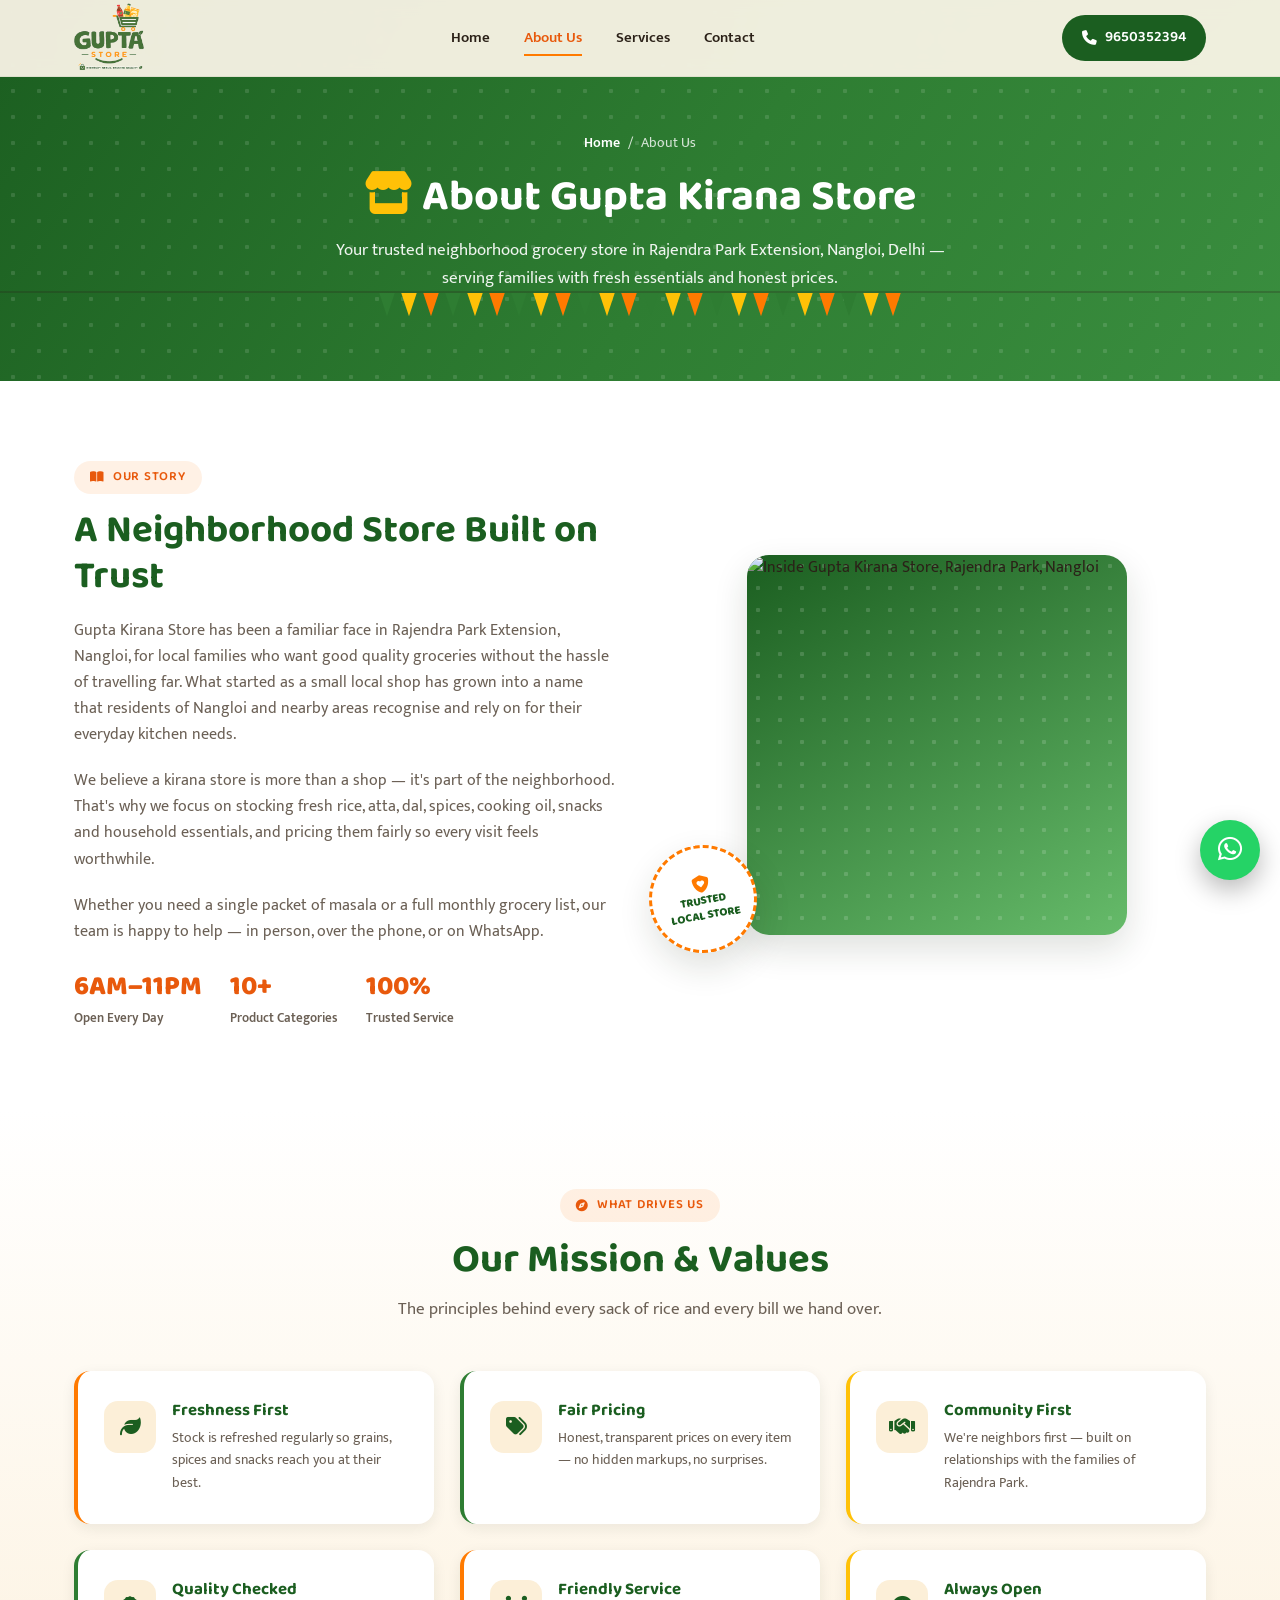
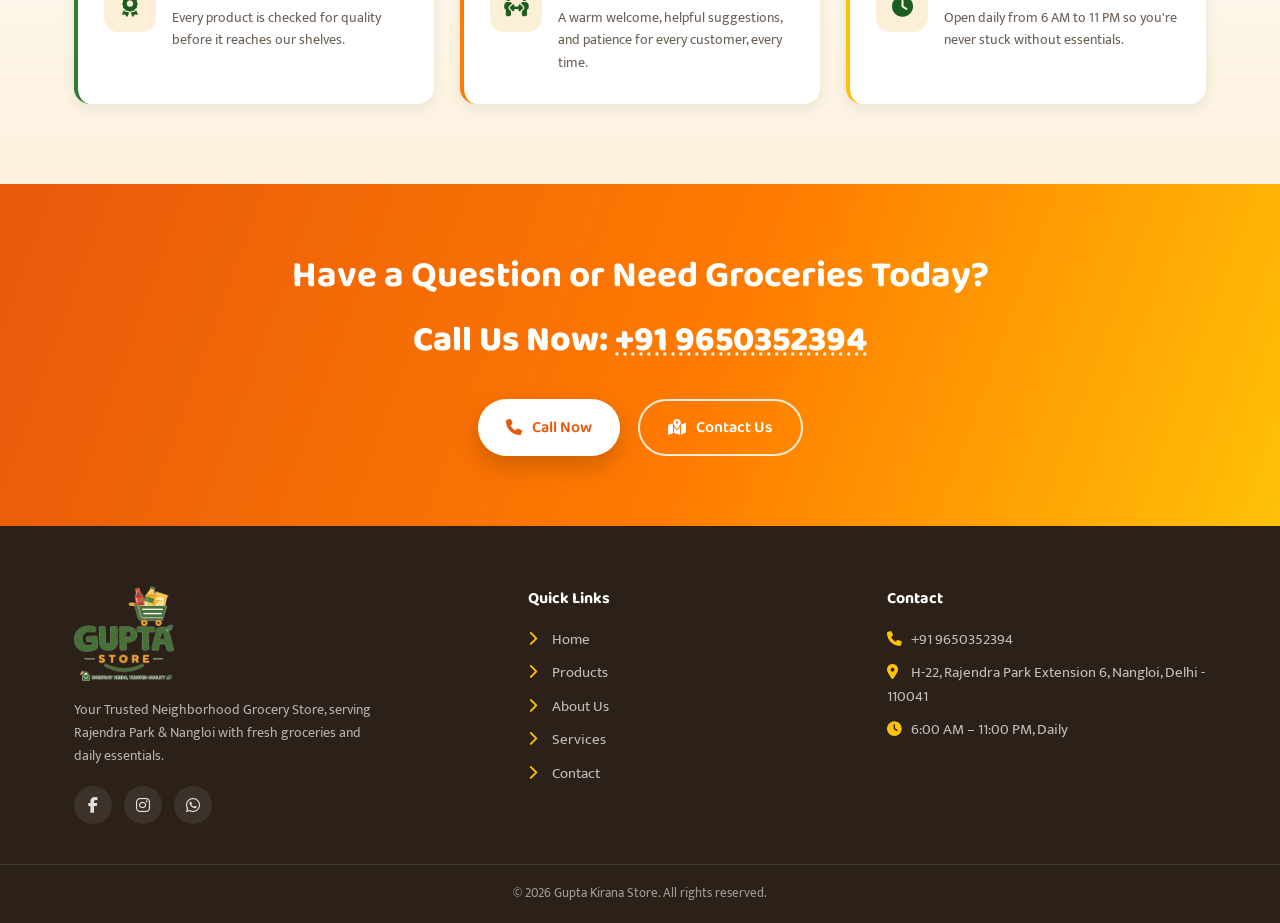
==== commit 9a9fd3f7: "ss" ====
--- a/about.html
+++ b/about.html
@@ -350,7 +350,6 @@
 
     <nav class="nav-links" id="navLinks">
       <a href="index.html">Home</a>
-      <a href="index.html#products">Products</a>
       <a href="about.html" class="active">About Us</a>
       <a href="services.html">Services</a>
       <a href="contact.html">Contact</a>
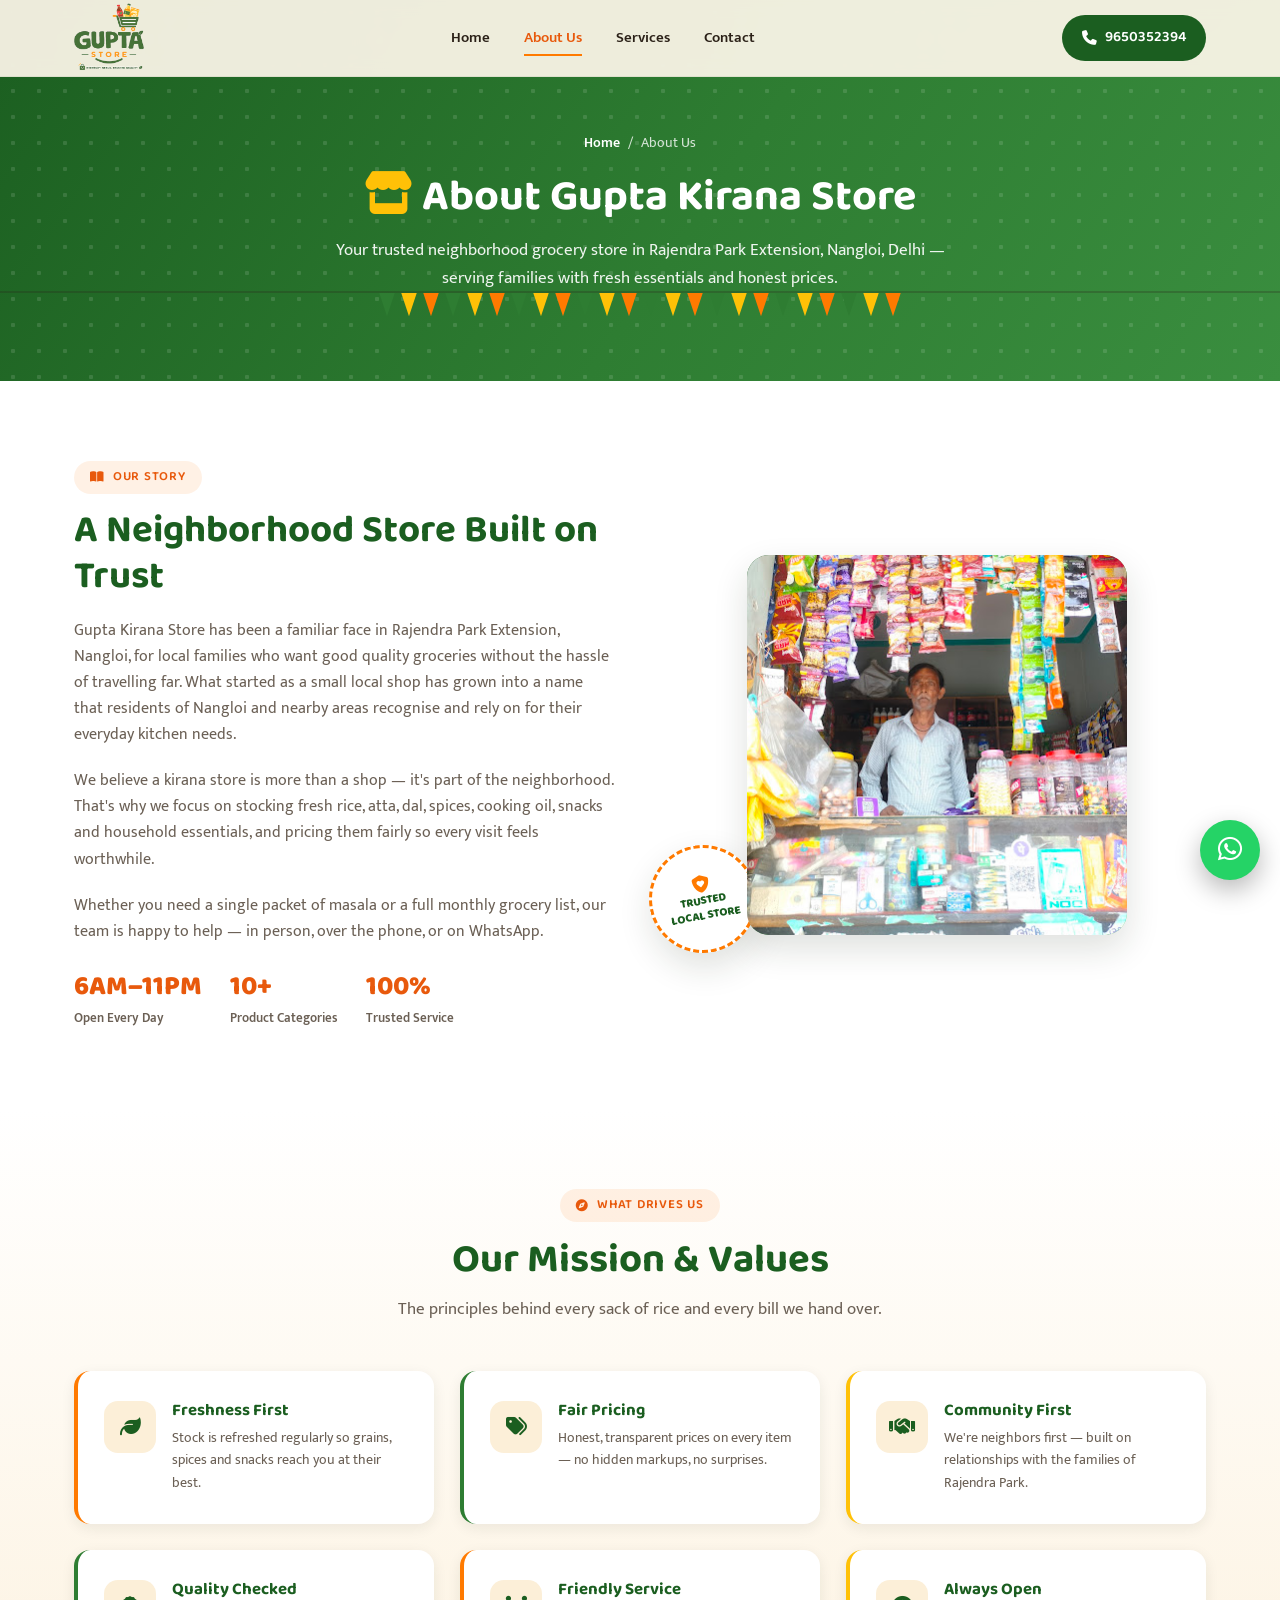
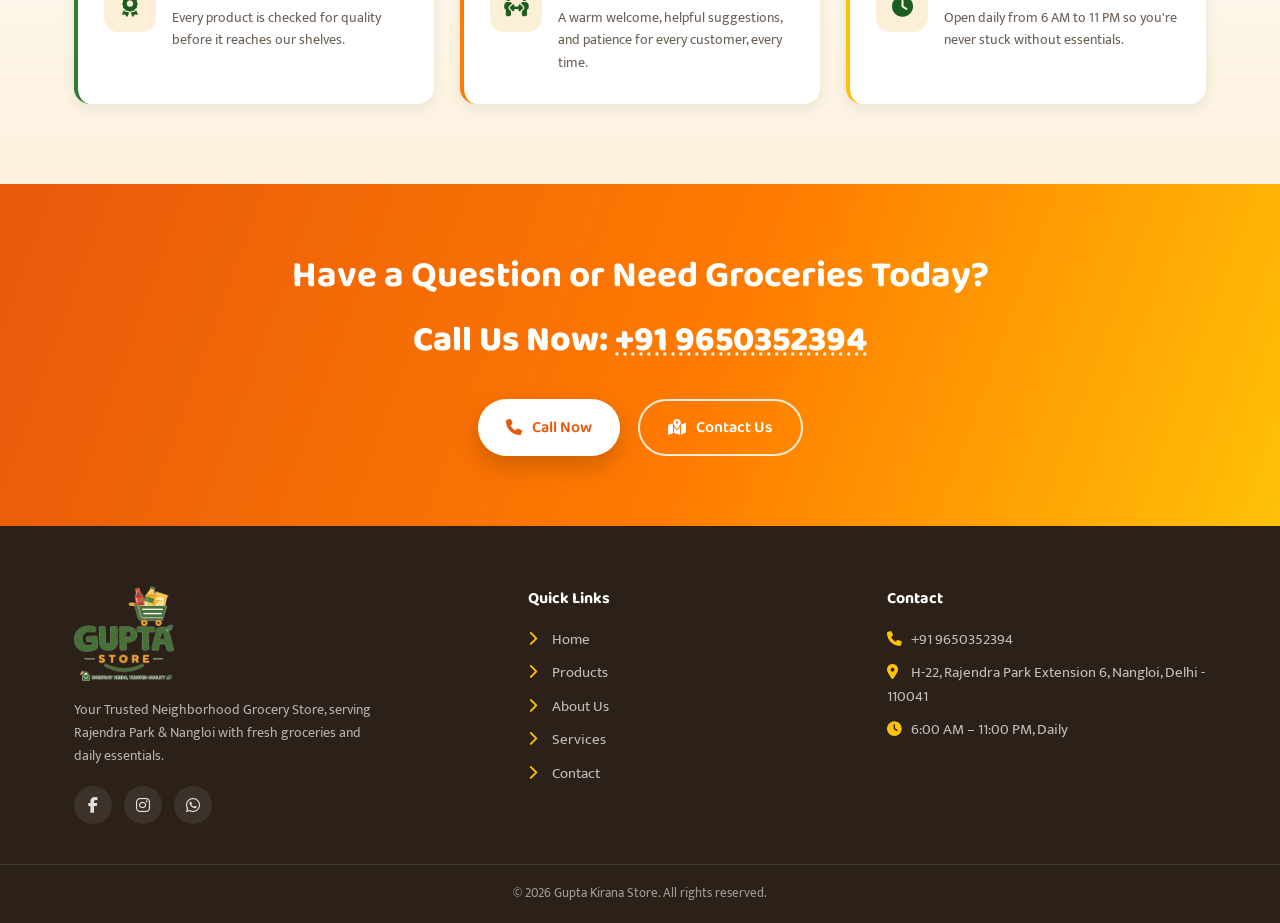
==== commit 8e3ed732: "Update about.html image" ====
--- a/about.html
+++ b/about.html
@@ -397,7 +397,7 @@
     </div>
     <div class="about-visual reveal">
       <div class="about-panel">
-        <img src="https://lh3.googleusercontent.com/gps-cs-s/APNQkAFTzuDtCEnvSiKEnmQPAQoDCP_wRRGMFJrgznGTOQA8Lw9HtG9SEQNrKB8cMudiatFAMveKA-gBZRFTegEmtiB9p_NmWt_Ai9eXinVEN9iKBtVyJ1ZZZfEa2mPMB9myXFS38fOfxC44oMk=s1360-w1360-h1020-rw" alt="Inside Gupta Kirana Store, Rajendra Park, Nangloi">
+        <img src="img/owner.jpg" alt="Inside Gupta Kirana Store, Rajendra Park, Nangloi">
       </div>
       <div class="stamp"><i class="fa-solid fa-shield-heart"></i><span>TRUSTED<br>LOCAL STORE</span></div>
     </div>
